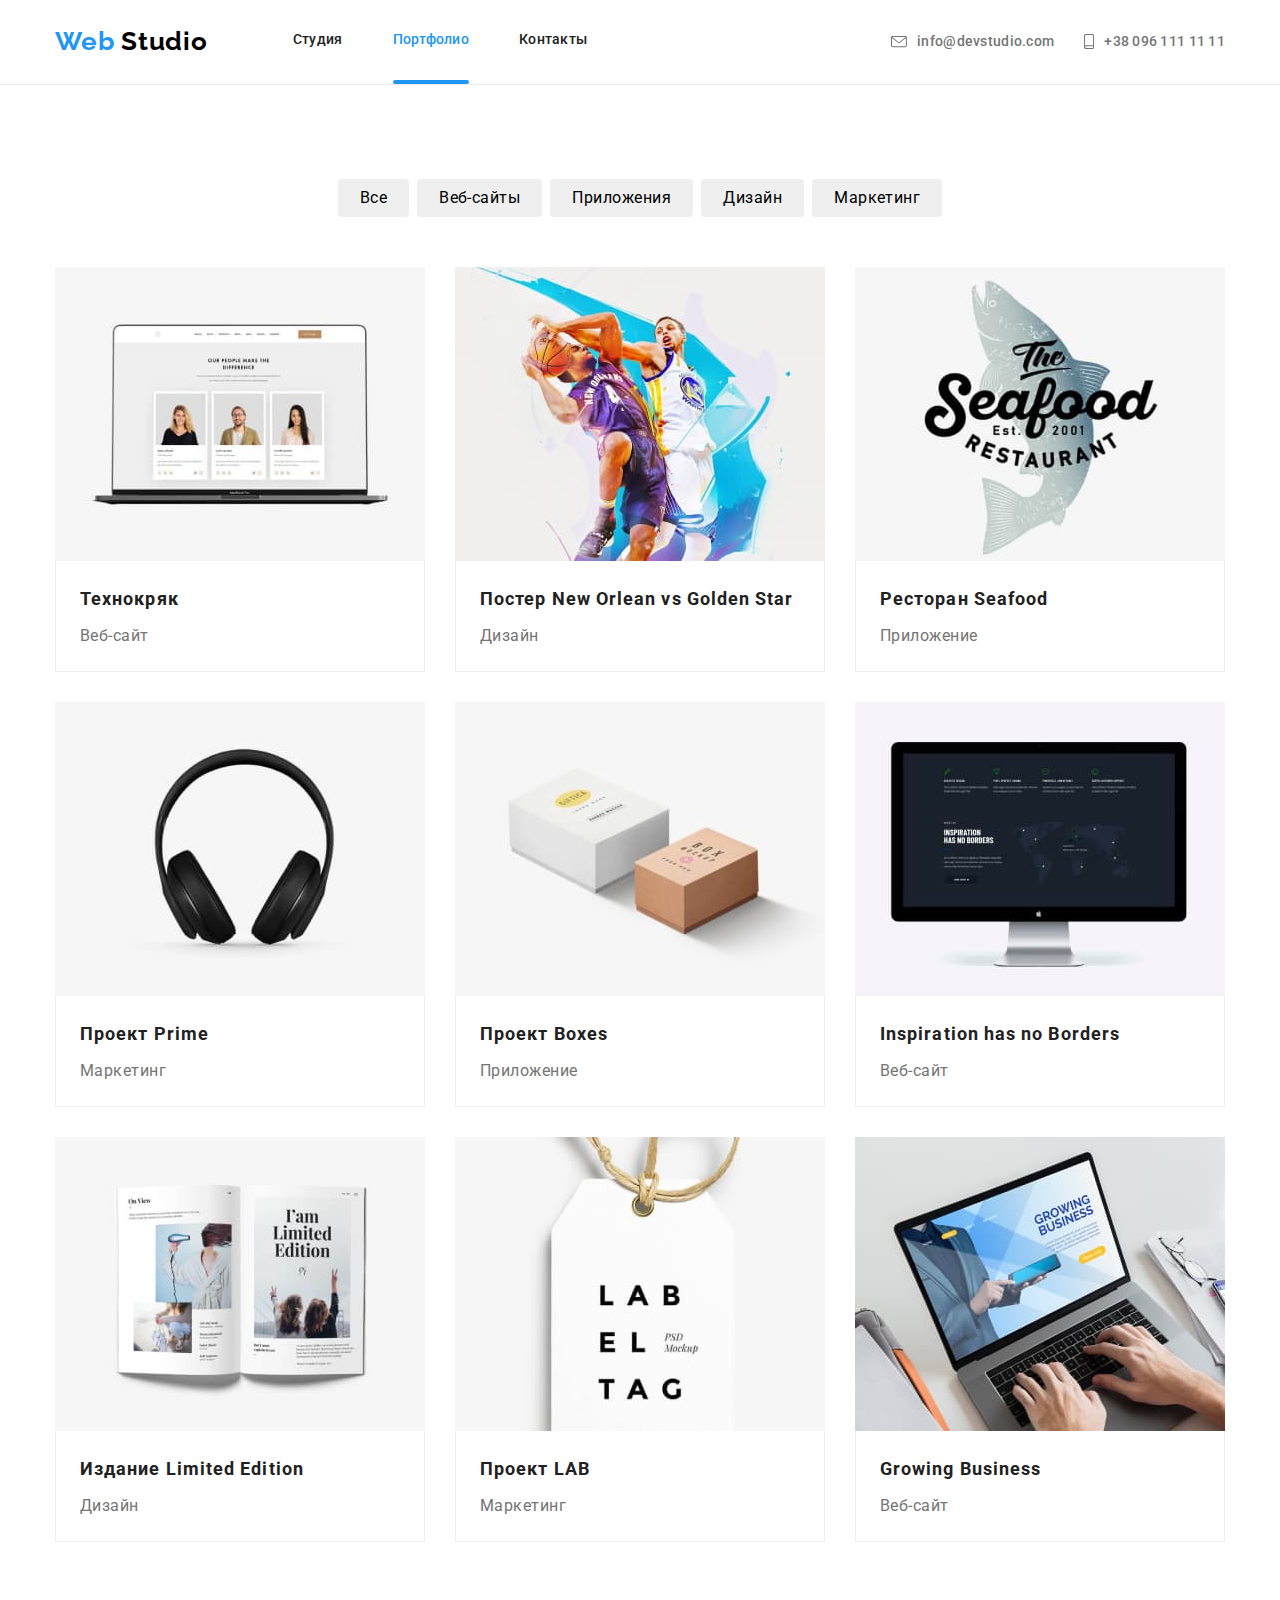
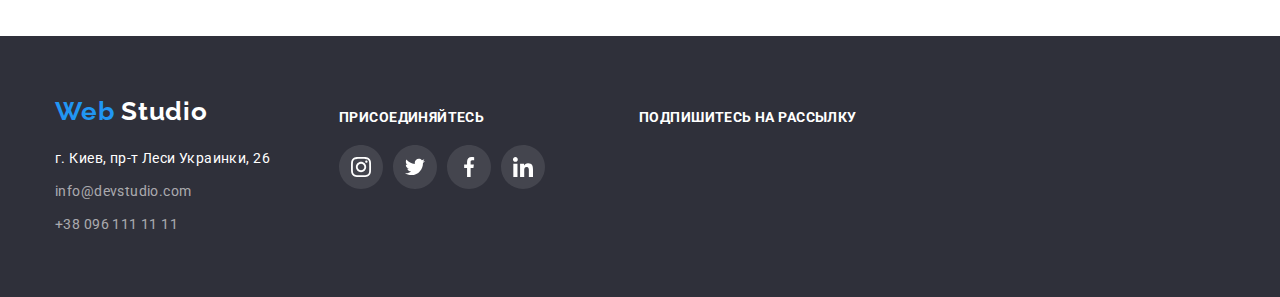
==== portfolio.html @ 9d866f40 "adds position and  transition" ====
<!DOCTYPE html>
<html lang="ru">
  <head>
    <meta charset="UTF-8" />
    <meta name="viewport" content="width=device-width, initial-scale=1.0" />
    <title>Portfolio</title>
    <link
      href="https://fonts.googleapis.com/css2?family=Raleway:wght@700&family=Roboto:wght@400;500;700&display=swap"
      rel="stylesheet"/>
    <link rel="stylesheet" href="https://cdnjs.cloudflare.com/ajax/libs/modern-normalize/0.6.0/modern-normalize.min.css" />
    <link rel="stylesheet" href="./css/styles.css" />
  </head>
  <body>
    <!--page-header-->
    <header class="main-header">
      <div class="page-header container">
        <!--page-nav-->

        <nav class="main-nav">
          <a class="logo link" href="./index.html">
            Web <span class="logo-header">Studio</span>
          </a>

          <ul class="page-nav list">
            <li class="item"><a class="link" href="./index.html">Студия</a></li>
            <li class="item active"><a class="link " href="./portfolio.html">Портфолио</a></li>
            <li class="item"><a class="link" href="#">Контакты</a></li>
          </ul>

        </nav>
        <!--Contacts-->
        <ul class="nav-contacts list">
          <li class="item">            
            <a class="link" href="mailto:info@devstudio.com"> 
              <svg class="contacts-icon" width="16" height="12">
                <use href="./images/sprite-icon.svg#icon-envelope" ></use>
              </svg>info@devstudio.com
            </a>
          </li>
          <li class="item"><a class="link" href="tel:+380961111111">
            <svg class="contacts-icon" width="10" height="15">
              <use href="./images/sprite-icon.svg#icon-smartphone"></use>
            </svg>+38 096 111 11 11</a></li>
        </ul>
      </div>

    </header>

    <main>
      <!-- page-portfolio -->
      <section class="page-portfolio section">
        <div class="container">
          <h1 class="filters-title visually-hidden">Наши проекты</h1>
          <!-- portfolio-filters -->
          <ul class="filters list">
            <li class="item"><button class="filters-button" type="button">Все</button></li>
            <li class="item"><button class="filters-button" type="button">Веб-сайты</button></li>
            <li class="item"><button class="filters-button" type="button">Приложения</button></li>
            <li class="item"><button class="filters-button" type="button">Дизайн</button></li>
            <li class="item"><button class="filters-button" type="button">Маркетинг</button></li>
          </ul>
  
          <!--project-portfolio -->
  
          <ul class="projects list">
            <li class="item">
              <a class="link" href="#">
                <div class="projects-overlay">
                  <img class="projects-image" src="./images/project-1.jpg" alt="экран ноутбука с карточками людей" width="370" height="294" />
                  <p class="project-description">
                    Технокряк это современная площадка распространения коронавируса. Компании используют
                    эту платформу для цифрового шпионажа и атак на защищённые сервера конкурентов.
                  </p>
                </div>                
                <div class="projects-label">
                  <h2 class="project-title">Технокряк</h2>
                  <p class="projects-type">Веб-сайт</p>
                </div>
              </a>
            </li>
  
            <li class="item">
              <a class="link" href="#">              
                <div class="projects-overlay">
                  <img class="projects-image" src="./images/project-2.jpg" alt="два баскетболиста"  width="370" height="294"/>
                  <p class="project-description">
                    Технокряк это современная площадка распространения коронавируса. Компании используют
                    эту платформу для цифрового шпионажа и атак на защищённые сервера конкурентов.
                  </p>
                </div>
                <div class="projects-label">
                  <h2 class="project-title">Постер New Orlean vs Golden Star</h2>
                  <p class="projects-type">Дизайн</p>
                </div>
              
              </a>
            </li>
  
            <li class="item">
              <a class="link" href="#">              
                <div class="projects-overlay">
                  <img class="projects-image" src="./images/project-3.jpg" alt="логотип ресторана с рыбой"  width="370" height="294"/>
                  <p class="project-description">
                    Технокряк это современная площадка распространения коронавируса. Компании используют
                    эту платформу для цифрового шпионажа и атак на защищённые сервера конкурентов.
                  </p>
                </div>
                <div class="projects-label">
                  <h2 class="project-title">Ресторан Seafood</h2>
                  <p class="projects-type">Приложение</p>
                </div>

              </a>
            </li>
  
            <li class="item">
              <a class="link" href="#">              
                <div class="projects-overlay">
                  <img class="projects-image" src="./images/project-4.jpg" alt="наушники"  width="370" height="294"/>
                  <p class="project-description">
                    Технокряк это современная площадка распространения коронавируса. Компании используют
                    эту платформу для цифрового шпионажа и атак на защищённые сервера конкурентов.
                  </p>
                </div>
                <div class="projects-label">
                  <h2 class="project-title">Проект Prime</h2>
                  <p class="projects-type">Маркетинг</p>
                </div>
              
              </a>
            </li>
  
            <li class="item">
              <a class="link" href="#">              
                <div class="projects-overlay">
                  <img class="projects-image" src="./images/project-5.jpg" alt="две коробки"  width="370" height="294"/>
                  <p class="project-description">
                    Технокряк это современная площадка распространения коронавируса. Компании используют
                    эту платформу для цифрового шпионажа и атак на защищённые сервера конкурентов.
                  </p>
                </div>
                <div class="projects-label">
                  <h2 class="project-title">Проект Boxes</h2>
                  <p class="projects-type">Приложение</p>
                </div>
              
              </a>
            </li>
  
            <li class="item">
              <a class="link" href="#">              
                <div class="projects-overlay">
                  <img class="projects-image" src="./images/project-6.jpg" alt="монитор" width="370" height="294"/>
                  <p class="project-description">
                    Технокряк это современная площадка распространения коронавируса. Компании используют
                    эту платформу для цифрового шпионажа и атак на защищённые сервера конкурентов.
                  </p>
                </div>
                <div class="projects-label">
                  <h2 class="project-title">Inspiration has no Borders</h2>
                  <p class="projects-type">Веб-сайт</p>
                </div>
              
              </a>
            </li>
  
            <li class="item">
              <a class="link" href="#">              
                <div class="projects-overlay">
                  <img class="projects-image" src="./images/project-7.jpg" alt="разворот книги"  width="370" height="294"/>
                  <p class="project-description">
                    Технокряк это современная площадка распространения коронавируса. Компании используют
                    эту платформу для цифрового шпионажа и атак на защищённые сервера конкурентов.
                  </p>
                </div>
                <div class="projects-label">
                  <h2 class="project-title">Издание Limited Edition</h2>
                  <p class="projects-type">Дизайн</p>
                </div>
              
              </a>
            </li>
  
            <li class="item">
              <a class="link" href="#">              
                <div class="projects-overlay">
                  <img class="projects-image" src="./images/project-8.jpg" alt="бирка"  width="370" height="294"/>
                  <p class="project-description">
                    Технокряк это современная площадка распространения коронавируса. Компании используют
                    эту платформу для цифрового шпионажа и атак на защищённые сервера конкурентов.
                  </p>
                </div>
                <div class="projects-label">
                  <h2 class="project-title">Проект LAB</h2>
                  <p class="projects-type">Маркетинг</p>
                </div>
              
              </a>
            </li>
  
            <li class="item">
              <a class="link" href="#">              
                <div class="projects-overlay">
                  <img class="projects-image" src="./images/project-9.jpg" alt="ноутбука"  width="370" height="294"/>
                  <p class="project-description">
                    Технокряк это современная площадка распространения коронавируса. Компании используют
                    эту платформу для цифрового шпионажа и атак на защищённые сервера конкурентов.
                  </p>
                </div>
                <div class="projects-label">
                  <h2 class="project-title">Growing Business</h2>
                  <p class="projects-type">Веб-сайт</p>
                </div>
             
              </a>
            </li>
  
          </ul>

        </div>
       

      </section>

    </main>

    <!--page-footer-->
    <footer class="main-footer ">

      <div class="page-footer container">
              
        <!--footer-contacts-->
 
        <div class="footer-contacts">
          <a class="logo link" href="./index.html">
            Web <span class="logo-footer">Studio</span>
          </a>
          <address>
            <p class="address">г. Киев, пр-т Леси Украинки, 26</p>
            <ul class="list">
              <li><a class="footer-mail link" href="mailto:info@devstudio.com">info@devstudio.com</a></li>
              <li><a class="footer-tel link" href="tel:+380961111111">+38 096 111 11 11</a></li>
            </ul>
          </address>
        </div>

        <!--footer-socials-->
        <div class="footer-join">
          <h3 class="join">присоединяйтесь</h3>
          <ul class="footer-socials list">            
            <li class="item">
              <a class="link" href="#" aria-label="instagram">
                <svg class="social-icon" width="44" height="44">
                  <use href="./images/sprite-icon.svg#icon-instagram" ></use>
                </svg>
              </a>
            </li>
            <li class="item">
              <a class="link" href="#" aria-label="twitter"> 
                <svg class="social-icon" width="44" height="44">
                  <use href="./images/sprite-icon.svg#icon-twitter" ></use>
                </svg> 
              </a>
            </li>
            <li class="item">
              <a class="link" href="#" aria-label="facebook"> 
                <svg class="social-icon" width="44" height="44">
                  <use href="./images/sprite-icon.svg#icon-facebook" ></use>
                </svg>
              </a>
            </li>
            <li class="item">
              <a class="link" href="#" aria-label="linkedin">
                <svg class="social-icon" width="44" height="44">
                  <use href="./images/sprite-icon.svg#icon-linkedin" ></use>
                </svg>
              </a>
            </li>
            
          </ul>
        </div>

        <!--footer-e-mail-input-->
        <div>
          <h3 class="subscribe">Подпишитесь на рассылку</h3>
        </div>
      </div>      
 
     </footer>       
                 

  </body>

</html>
---- css/styles.css ----
/* цвет основного текста #757575; */
/* вторичный цвет текста  #212121; */
/* белый #FFFFFF  */
/* белый с прозрачностью rgba(255, 255, 255, 0.6); */
/* цвет текста лого #000000; */
/* акцент #2196F3; */
/* font-family: 'Raleway', sans-serif;
font-family: 'Roboto', sans-serif; */
/* время hover , focus: 250ms
  фукция эфекта hover , focus cubic-bezier(0.4, 0, 0.2, 1) */

:root {
  --title-text-color : #212121;
  --primary-text-color: #757575;
  --accent-color: #2196F3;
  --primary-white-color: #ffffff;
    
}



body {
  max-width: 1600px;
  margin-left: auto;
  margin-right: auto;
  background-color: var(--primary-white-color);
  color: var(--primary-text-color);
  font-family: Roboto, sans-serif;
}

.link {
  margin: 0;
  color: var(--title-text-color);
  text-decoration: none;
}

.list {
  padding: 0;
  margin: 0;
  list-style: none;
}

.container {
  margin-left: auto;
  margin-right: auto;
  width: 1200px;
  padding-left: 15px;
  padding-right: 15px; 
}

.section {
  padding-top: 94px;
  padding-bottom: 94px;
}

img {
  display: block;
  max-width: 100%;
  height: auto;
}

.visually-hidden {
	position: absolute ;
	height: 1px; 
  width: 1px; 
  margin: -1px;
	padding:0 ;
	border:0 ;
	clip: rect(0 0 0 0);
	overflow: hidden;
}
/* css for index.html */

/* page-header */
.main-header {
  border-bottom: 1px solid #ECECEC;
}

.page-header {
  display: flex;
  align-items: center;
  
}

.main-nav {
  display: flex;
  align-items: center;
}

/* logo */
.logo {
  color: var(--accent-color);
  font-family: 'Raleway', sans-serif;
  font-weight: 700;
  font-size: 26px;
  line-height: 1.2;
  letter-spacing: 0.03em; 
  
}
.logo-header {
  color:#000000;    
}

/* page-nav */

.page-nav {
  display: flex;
  margin-left: 85px;
  font-weight: 500;
  font-size: 14px;
  line-height: 1.14;
  letter-spacing: 0.02em;
  
}

.page-nav .item:not(:last-child) {
  margin-right: 50px;
}

.page-nav .link {
  display: block;
  padding-top: 32px;
  padding-bottom: 32px;

  transition: color 250ms cubic-bezier(0.4, 0, 0.2, 1);
}

.page-nav .active .link {
 color: var(--accent-color);
}
.page-nav .active::after {
  content: '';
  width: 100%;
  height: 4px;
  display: block;
  background: var(--accent-color);
  border-radius: 2px;
}

.nav-contacts {
  display: flex;
  margin-left: auto;
}

.nav-contacts>.item:not(:last-child) {
  margin-right: 30px;  
}

.nav-contacts .link {
  display: flex;
  align-items: center;
  padding-top: 32px;
  padding-bottom: 32px;
  color: var(--primary-text-color);  
  font-weight: 500;
  font-size: 14px;
  line-height: 1.14;
  letter-spacing: 0.02em;

  transition: color 250ms cubic-bezier(0.4, 0, 0.2, 1);
}

.contacts-icon {
  margin-right: 10px;
  transition: fill 5000ms cubic-bezier(0.4, 0, 0.2, 1);
  
}

.nav-contacts .link:hover,
.nav-contacts .link:focus .contacts-icon {
  --color4:var(--accent-color);
}

.page-nav .link:hover,
.page-nav .link:focus,
.nav-contacts .link:hover,
.nav-contacts .link:focus, 
.footer-mail:hover,
.footer-mail:focus,
.footer-tel:hover,
.footer-tel:focus  {
  color:var(--accent-color);
}


/* page-hero */

.page-hero {
  text-align: center;  
}

.hero-background {
  max-width: 1600px;
  height: 600px;
  margin-right: auto;
  margin-left: auto;
  padding-top: 200px;
  padding-bottom: 200px;
  background-color: var(--primary-text-color);
  background-image: linear-gradient(
    to right,
    rgba(47, 48, 58, 0.8), 
    rgba(47, 48, 58, 0.8)), 
    url("../images/Header-image.jpg");
  background-repeat: no-repeat;
  background-position: center;
  background-size: cover;
}

.hero-title {
  margin-top: 0;
  margin-bottom: 30px;
  color: var(--primary-white-color) ;
  font-weight: 900;
  font-size: 44px;
  line-height: 1.36;
  letter-spacing: 0.06em;
  text-transform: uppercase;
}

.button {
  display: inline-block;
  min-width: 200px;
  min-height: 50px;
  border-radius: 4px;
  padding: 10px 32px;
  background-color: var(--accent-color);  
}

.button>.link {
  display: inline-block; 
  color: var(--primary-white-color);
  font-weight: 700;
  font-size: 16px;
  line-height: 1.87;
  letter-spacing: 0.06em;
}


/* Features */

.section-title {
  margin-top: 0;
  margin-bottom: 50px;
  text-align: center;
  color: var(--title-text-color);
  font-weight: 700;
  font-size: 36px;
  line-height: 1.17;
  letter-spacing: 0.03em;
}

.features {
  display: flex; 
}

.features>.item {
  width: calc((100% - 90px)/4);
  margin-right: 30px;    
}

.features>.item:last-child {
  margin-right: 0;
}

.features-icon {
  max-width: 100%;
  height: 120px;
  padding: 25px 100px;
  margin: 0;
  margin-bottom: 30px;
  border-radius: 4px;
  background-color: #F5F4FA; 
}

.features-title {
  margin-top: 0;
  margin-bottom: 10px;
  color: var(--title-text-color); 
  font-weight: 700;
  font-size: 14px;
  line-height: 1.143;
  letter-spacing: 0.03em;
  text-transform: uppercase;
}

.features-dicription {
  margin: 0;
  font-size: 14px;
  line-height: 1.72;
  letter-spacing: 0.03em;
}


/* What are we doing */

.our-working-main {
  padding-top: 0;
}

.works {
  display: flex;
}

.works>.item {
  position: relative;
  width: calc((100% - 60px)/3);
  margin-right: 30px;
  margin-bottom: 0;
  
}

.works>.item:last-child {
  margin-right: 0;
}

.our-working {
  position: absolute;
  bottom: 0;
  width: 100%;
  padding-top: 27px;
  padding-bottom: 27px;
  margin: 0;
  text-align: center;
  background-color: rgba(47, 48, 58, 0.8);
  color: var(--primary-white-color);
  font-weight: 700;
  font-size: 14px;
  line-height: 1.14;
  letter-spacing: 0.03em;
  text-transform: uppercase;
}


/* Our-Team */

.our-team-main {
  background: #F5F4FA;
}

.our-team {
  display: flex;   
}

.our-team>.item {
  width: calc((100% - 90px)/4);
  margin-right: 30px;
  border-radius: 0px 0px 4px 4px;
  background: #FFFFFF;
  box-shadow: 0px 2px 1px rgba(0, 0, 0, 0.2), 0px 1px 1px rgba(0, 0, 0, 0.14), 0px 1px 3px rgba(0, 0, 0, 0.12);
}

.our-team>.item:last-child {
  margin-right: 0;
}

.team-label {
  padding-top: 30px;
  padding-bottom: 24px;
  padding-right: 32px;
  padding-left: 32px;
 } 

.teams-member {
  margin: 0;
  margin-bottom: 10px;
  text-align: center;
  color: var(--title-text-color);
  font-weight: 500;
  font-size: 16px;
  line-height: 1.19;
  letter-spacing: 0.03em;
}

.occupations {
  margin: 0;
  margin-bottom: 16px;
  text-align: center;
  font-size: 16px;
  line-height: 1.19;
  letter-spacing: 0.03em;
}

.social .link {
  display: inline-block;
  margin: 0;
  --color5:var(--primary-white-color);
  --color3: #AFB1B8;
  
  transition-property: var(--color5);
  transition-duration: 5000ms;
  transition-timing-function: cubic-bezier(0.4, 0, 0.2, 1);

  /* transition: var(--color5) 250ms cubic-bezier(0.4, 0, 0.2, 1), var(--color3) 250ms cubic-bezier(0.4, 0, 0.2, 1); */

} 
.social .link:hover,
.social .link:focus {
  --color5:var(--accent-color);
  --color3: var(--primary-white-color);
}

.social {
  display: flex;
  height: 44px;
  margin: 0;
 
}

.social>.item:not(:last-child) {
  margin-right: 10px;
}


/* regular-customers */


.customers {
  display: flex;
}

.customers>.item {
  width: calc((100% - 150px)/6);
  margin-right: 30px;
  height: 90px;
  
}

.customers .item:last-child {
  margin-right: 0;  
}

.customers .link {
  display: flex;
  justify-content: center;
  align-items: center; 
  width: 100%;
  height: 100%;
  margin: 0;  
  border: 1px solid #AFB1B8;
  border-radius: 4px;
  background-color: var(--primary-white-color);
  --color3:#afb1b8; 

  transition: border-color 250ms cubic-bezier(0.4, 0, 0.2, 1), var(--color3) 5000ms cubic-bezier(0.4, 0, 0.2, 1);
  
}


.customers .link:hover,
.customers .link:focus {
  border: 1px solid var(--accent-color);
  --color3: var(--accent-color);  
}


/* page-footer */

.main-footer {
 background: #2F303A;
 padding-top: 60px;
 padding-bottom: 60px;

 
}

.page-footer {
  display: flex;
    
}

.footer-contacts {
  margin-top: 0;
  margin-right: 69px;
}

.footer-contacts .logo.link {
  display: inline-block;
  margin-top: 0;
  margin-bottom: 20px;
}

.logo-footer {
  color: var(--primary-white-color);  
  
}


.address {
  margin-top: 0;
  margin-bottom: 9px;
  color: var(--primary-white-color);
  font-style: normal;
  font-size: 14px;
  line-height: 1.71;
  letter-spacing: 0.03em;

}

.footer-mail,
.footer-tel {
  display: inline-block;
  margin-top: 0;
  margin-bottom: 9px;
  color: rgba(255, 255, 255, 0.6);
  font-style: normal;
  font-size: 14px;
  line-height: 1.71;
  letter-spacing: 0.03em;

  transition: color 250ms cubic-bezier(0.4, 0, 0.2, 1);

}
.footer-tel {
  margin-bottom: 0;
}

/* footer-socials */

.footer-join {
  margin-top: 0;
  margin-bottom: 0;
  margin-right: 94px;
  
}

.footer-socials {
  display: flex;
}

.footer-socials>.item:not(:last-child) {
  width: calc((100% - 30px)/4);
  margin-right: 10px;
 
}

.footer-socials .link {
  --color5:rgba(255, 255, 255, 0.1);
  --color3:  var(--primary-white-color);

  transition: var(--color5) 250ms cubic-bezier(0.4, 0, 0.2, 1);
}

.footer-socials .link:hover,
.footer-socials .link:focus {
  --color5:var(--accent-color);
}

.join, 
.subscribe {
  margin-bottom: 20px;
  color: var(--primary-white-color);
  font-weight: 700;
  font-size: 14px;
  line-height: 1.14;
  letter-spacing: 0.03em;
  text-transform: uppercase;
}



/* css for portfolio.html */

/*  portfolio-filters */
.filters-title {
  margin-top: 0;
  margin-bottom: 0;
  text-align: center;
  color: var(--title-text-color);
  font-weight: 700;
  font-size: 36px;
  line-height: 1.17;
  letter-spacing: 0.03em;
}

.filters {
  display: flex;
  justify-content: center;
  margin-top: 0;
  margin-bottom: 34px;
  padding-bottom: 16px;  
}

.filters>.item:not(:last-child) {
  margin-right: 8px;
}
.filters-button {
  padding: 6px 22px;
  border: transparent;
  border-radius: 4px;
  font-size: 16px;
  line-height: 1.62;
  letter-spacing: 0.03em;
  transition: background-color 250ms cubic-bezier(0.4, 0, 0.2, 1), 
  color 250ms cubic-bezier(0.4, 0, 0.2, 1);
}

.filters-button:hover,
.filters-button:focus {
  background-color: var(--accent-color);
  color: var(--primary-white-color);
}

/* project-portfolio */

.projects {
  display: flex;
  flex-wrap: wrap;
}
.projects>.item {
  width: calc((100% - 60px)/3);
  margin-right: 30px;
  margin-bottom: 30px; 
    
}

.projects>.item:nth-child(3n) {
  margin-right: 0;
}

.projects>.item:nth-last-child(-n+3) {
  margin-bottom: 0;
}

.projects .link {
  display: inline-block;
}


.projects-overlay {
  position: relative;
  width: 100%;
  height: 100%;
  overflow: hidden;
}

.project-description {   
  position: absolute; 
  top: 0;
  left: 0;
  width: 100%;
  height: 100%;
  padding: 63px 24px; 
  margin: 0; 
  background-color: rgba(33, 150, 243, 0.9);
  color: var(--primary-white-color);
  font-size: 18px;
  line-height: 1.56;
  letter-spacing: 0.03em;
  transform: translateY(100%);
  opacity: 0;
  transition: transform 250ms cubic-bezier(0.4, 0, 0.2, 1),
  opacity 250ms cubic-bezier(0.4, 0, 0.2, 1);

} 

.projects .link:hover {
  box-shadow: 1px 4px 6px rgba(0, 0, 0, 0.16), 0px 4px 4px rgba(0, 0, 0, 0.06), 0px 1px 1px rgba(0, 0, 0, 0.12);
}

.projects .link:hover .project-description {
  transform: translateY(0);
  opacity: 1;

}

.projects-label {
  padding: 20px 24px;
  border-right: 1px solid #EEEEEE;
  border-bottom: 1px solid #EEEEEE;
  border-left: 1px solid #EEEEEE;  
} 


.project-title {
  margin-top: 0;
  margin-bottom: 4px;
  color: var(--title-text-color);
  font-weight: 700;
  font-size: 18px;
  line-height: 2;
  letter-spacing: 0.06em;
}

.projects-type {
  margin-top: 0;
  margin-bottom: 0px;
  color: var(--primary-text-color);
  font-size: 16px;
  line-height: 1.87;
  letter-spacing: 0.03em;
}
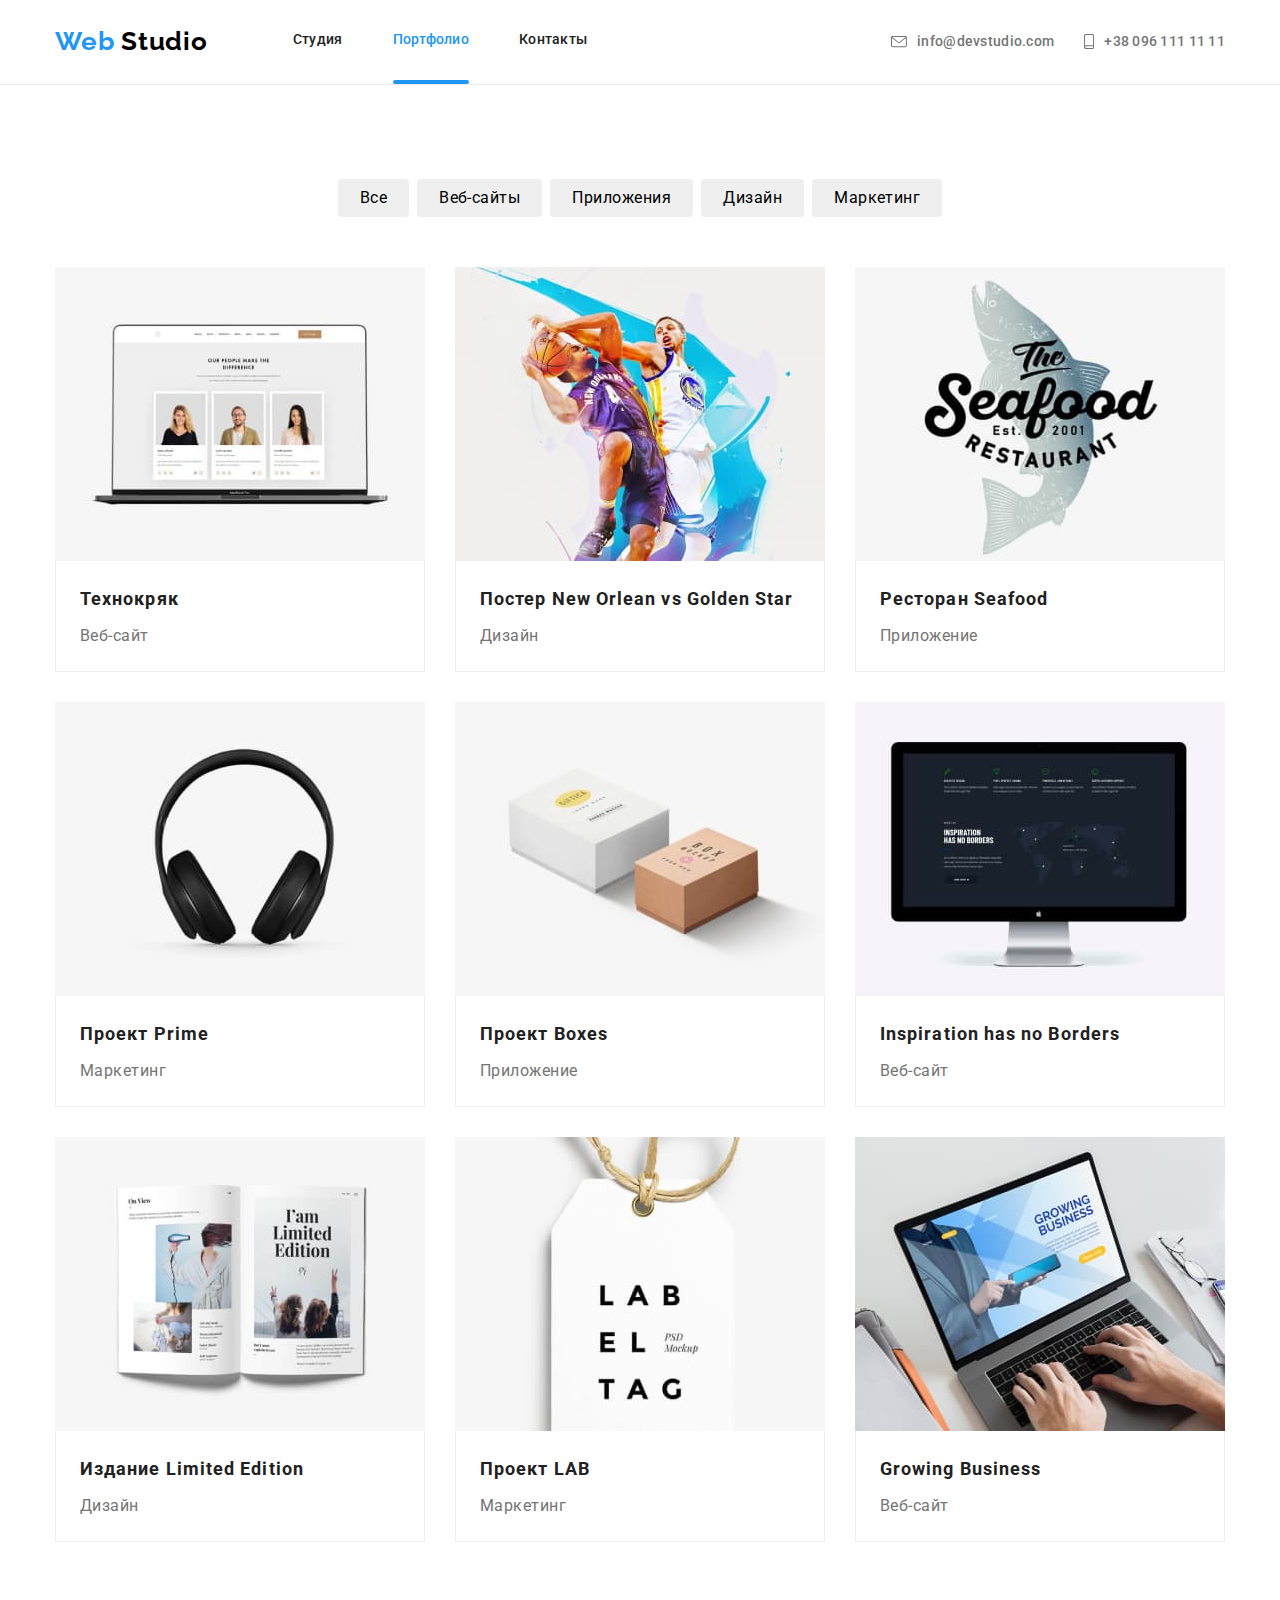
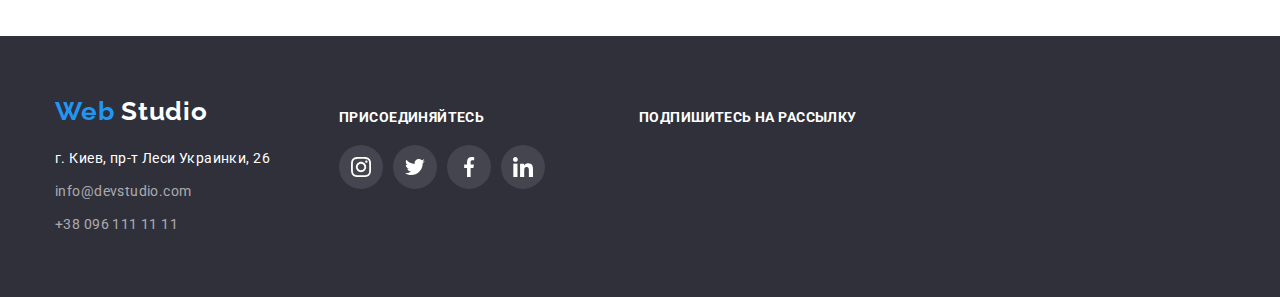
==== commit eacdfa1e: "changes transition for icos" ====
--- a/portfolio.html
+++ b/portfolio.html
@@ -250,28 +250,28 @@
           <ul class="footer-socials list">            
             <li class="item">
               <a class="link" href="#" aria-label="instagram">
-                <svg class="social-icon" width="44" height="44">
+                <svg class="footer-social-icon" width="20" height="20">
                   <use href="./images/sprite-icon.svg#icon-instagram" ></use>
                 </svg>
               </a>
             </li>
             <li class="item">
               <a class="link" href="#" aria-label="twitter"> 
-                <svg class="social-icon" width="44" height="44">
+                <svg class="footer-social-icon" width="20" height="20">
                   <use href="./images/sprite-icon.svg#icon-twitter" ></use>
                 </svg> 
               </a>
             </li>
             <li class="item">
               <a class="link" href="#" aria-label="facebook"> 
-                <svg class="social-icon" width="44" height="44">
+                <svg class="footer-social-icon" width="20" height="20">
                   <use href="./images/sprite-icon.svg#icon-facebook" ></use>
                 </svg>
               </a>
             </li>
             <li class="item">
               <a class="link" href="#" aria-label="linkedin">
-                <svg class="social-icon" width="44" height="44">
+                <svg class="footer-social-icon" width="20" height="20">
                   <use href="./images/sprite-icon.svg#icon-linkedin" ></use>
                 </svg>
               </a>
--- a/css/styles.css
+++ b/css/styles.css
@@ -14,7 +14,7 @@
   --primary-text-color: #757575;
   --accent-color: #2196F3;
   --primary-white-color: #ffffff;
-    
+ 
 }
 
 
@@ -156,20 +156,21 @@
   font-size: 14px;
   line-height: 1.14;
   letter-spacing: 0.02em;
-
-  transition: color 250ms cubic-bezier(0.4, 0, 0.2, 1);
+  fill: var(--primary-text-color);
+
+  transition: color 250ms cubic-bezier(0.4, 0, 0.2, 1), 
+  fill 250ms cubic-bezier(0.4, 0, 0.2, 1);
 }
 
 .contacts-icon {
   margin-right: 10px;
-  transition: fill 5000ms cubic-bezier(0.4, 0, 0.2, 1);
   
 }
 
 .nav-contacts .link:hover,
 .nav-contacts .link:focus .contacts-icon {
-  --color4:var(--accent-color);
-}
+  fill:#2196F3;  
+} 
 
 .page-nav .link:hover,
 .page-nav .link:focus,
@@ -178,8 +179,8 @@
 .footer-mail:hover,
 .footer-mail:focus,
 .footer-tel:hover,
-.footer-tel:focus  {
-  color:var(--accent-color);
+.footer-tel:focus {
+  color:var(--accent-color);  
 }
 
 
@@ -271,6 +272,7 @@
   margin-bottom: 30px;
   border-radius: 4px;
   background-color: #F5F4FA; 
+  background-size: cover;
 }
 
 .features-title {
@@ -380,40 +382,40 @@
   line-height: 1.19;
   letter-spacing: 0.03em;
 }
+.social {
+  display: flex;
+  height: 44px;
+  margin: 0;
+ 
+}
+
+.social>.item:not(:last-child) {
+  margin-right: 10px;
+}
 
 .social .link {
-  display: inline-block;
-  margin: 0;
-  --color5:var(--primary-white-color);
-  --color3: #AFB1B8;
-  
-  transition-property: var(--color5);
-  transition-duration: 5000ms;
-  transition-timing-function: cubic-bezier(0.4, 0, 0.2, 1);
-
-  /* transition: var(--color5) 250ms cubic-bezier(0.4, 0, 0.2, 1), var(--color3) 250ms cubic-bezier(0.4, 0, 0.2, 1); */
+  display: flex;
+  justify-content: center;
+  align-items: center;
+  margin: 0;
+  width: 44px;
+  height: 44px;
+  background-color: var(--primary-white-color);
+  border-radius: 50%;
+  fill:#afb1b8;
+  
+  transition: background-color 250ms cubic-bezier(0.4, 0, 0.2, 1),  
+  fill 250ms cubic-bezier(0.4, 0, 0.2, 1);
 
 } 
+
 .social .link:hover,
 .social .link:focus {
-  --color5:var(--accent-color);
-  --color3: var(--primary-white-color);
-}
-
-.social {
-  display: flex;
-  height: 44px;
-  margin: 0;
- 
-}
-
-.social>.item:not(:last-child) {
-  margin-right: 10px;
-}
-
+  background-color:var(--accent-color);
+  fill: #ffffff;
+}
 
 /* regular-customers */
-
 
 .customers {
   display: flex;
@@ -440,9 +442,9 @@
   border: 1px solid #AFB1B8;
   border-radius: 4px;
   background-color: var(--primary-white-color);
-  --color3:#afb1b8; 
-
-  transition: border-color 250ms cubic-bezier(0.4, 0, 0.2, 1), var(--color3) 5000ms cubic-bezier(0.4, 0, 0.2, 1);
+  fill: #afb1b8;
+  transition: border-color 250ms cubic-bezier(0.4, 0, 0.2, 1),
+   fill 250ms cubic-bezier(0.4, 0, 0.2, 1);
   
 }
 
@@ -450,7 +452,7 @@
 .customers .link:hover,
 .customers .link:focus {
   border: 1px solid var(--accent-color);
-  --color3: var(--accent-color);  
+  fill: var(--accent-color);  
 }
 
 
@@ -535,16 +537,27 @@
 }
 
 .footer-socials .link {
-  --color5:rgba(255, 255, 255, 0.1);
-  --color3:  var(--primary-white-color);
-
-  transition: var(--color5) 250ms cubic-bezier(0.4, 0, 0.2, 1);
+  display: flex;
+  justify-content: center;
+  align-items: center;
+  width: 44px;
+  height: 44px;
+  background-color: rgba(255, 255, 255, 0.1);
+  border-radius: 50%;  
+
+  transition: background-color 250ms cubic-bezier(0.4, 0, 0.2, 1);
+}
+
+.footer-socials .footer-social-icon {
+  fill:  var(--primary-white-color);
 }
 
 .footer-socials .link:hover,
 .footer-socials .link:focus {
-  --color5:var(--accent-color);
-}
+  background-color:var(--accent-color);  
+}
+ 
+
 
 .join, 
 .subscribe {
@@ -591,6 +604,7 @@
   font-size: 16px;
   line-height: 1.62;
   letter-spacing: 0.03em;
+
   transition: background-color 250ms cubic-bezier(0.4, 0, 0.2, 1), 
   color 250ms cubic-bezier(0.4, 0, 0.2, 1);
 }
@@ -649,6 +663,7 @@
   letter-spacing: 0.03em;
   transform: translateY(100%);
   opacity: 0;
+  
   transition: transform 250ms cubic-bezier(0.4, 0, 0.2, 1),
   opacity 250ms cubic-bezier(0.4, 0, 0.2, 1);
 
